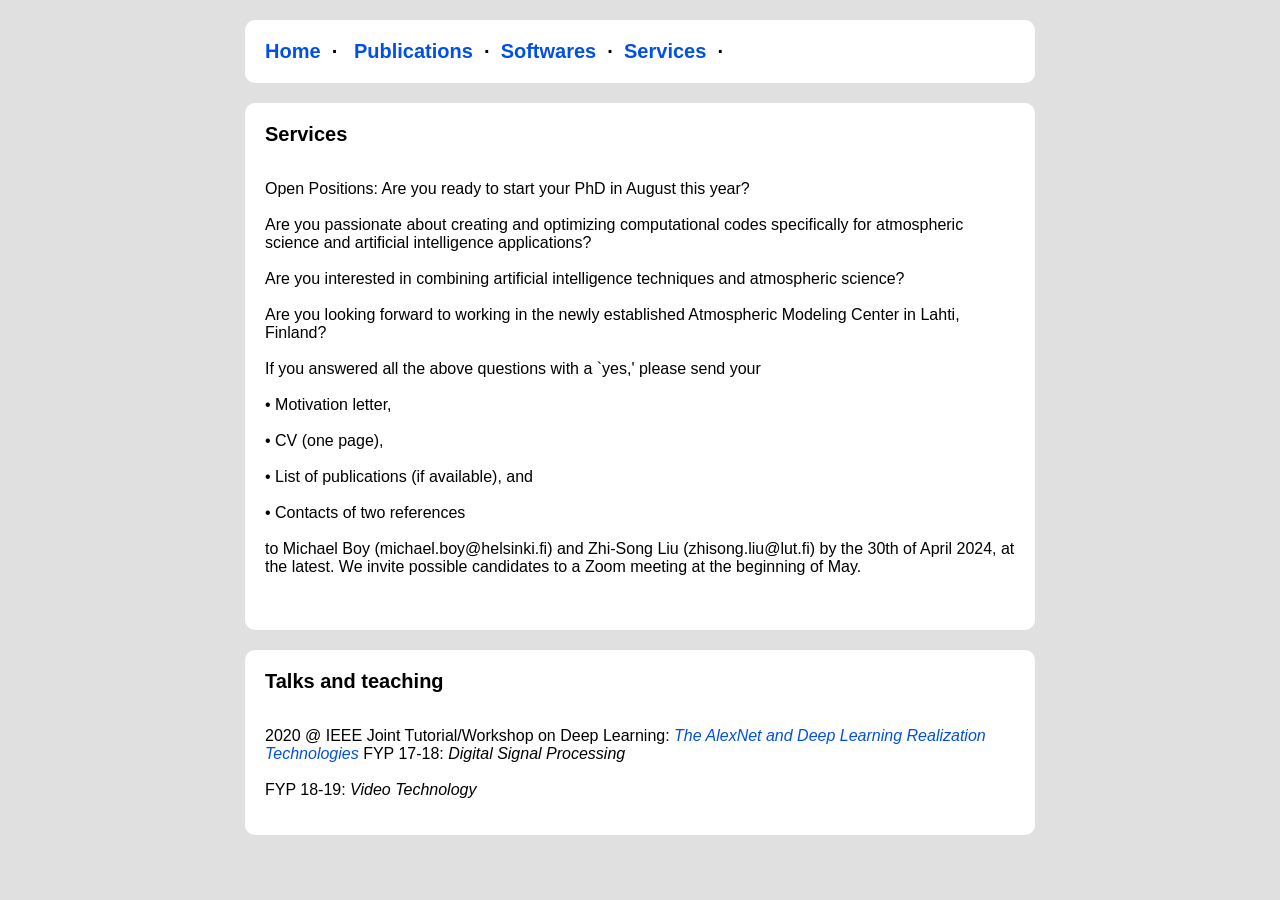
==== news.html @ d0ecea53 "Update news.html" ====
<!DOCTYPE html PUBLIC "-//W3C//DTD XHTML 1.1//EN" "http://www.w3.org/TR/xhtml11/DTD/xhtml11.dtd">
<html xmlns="http://www.w3.org/1999/xhtml" xml:lang="en"><head><meta http-equiv="Content-Type" content="text/html; charset=UTF-8">

<!-- Meta tags for search engines to crawl -->
<meta name="robots" content="index,follow">
<meta name="keywords" content="Zhi-Song Liu; 刘志松; Computer Vision; Deep Learning; Computer Graphics; Multimedia; The Polytechnic University of Hong Kong; PolyU; Inria LIX, Ecole Polytechnique">
<script src="assets/js/jquery.scrolly.min.js"></script>
<script src="assets/js/jquery.min.js"></script>
<link rel="author" href="https://liuziwei7.github.io/">

    <title>Zhi-Song Liu - News</title>
    <style>

@media screen and (max-device-width: 480px){
  body{
    -webkit-text-size-adjust: none;
  }
}
p { font-size : 16px; }
h1 { font-size : 34px; margin : 0; padding : 0; }
h2 { font-size : 20px; margin : 0; padding : 0; }
h3 { font-size : 18px; margin : 8; padding : 0; }
body { padding : 0; font-family : Arial; font-size : 16px; background-color : rgb(224, 224, 224); }
.title { width : 650px; margin : 20px auto; }
.container { width : 750px; margin : 20px auto; border-radius: 10px;  background-color : #fff; padding : 20px;  clear:both;}
.container_title { width : 750px; margin : 20px auto; border-radius: 10px;  padding : 20px;  clear:both;}
.iframe_video {float: left; margin-right: 30px}
#bio {
    padding-top : 20px;
}
#me { border : 0 solid black; margin-bottom : 50px; border-radius : 10px; }
#sidebar { margin-left : 25px; margin-right : 100px; border : 0 solid black; float : left; margin-bottom : 0;}
a { text-decoration : none; }
a:hover { text-decoration : underline; }
a, a:visited { color : #0050e7; }
.publogo { width: 100 px; margin-right : 20px; float : left; border : 0;}
.publication { clear : left; padding-bottom : 0px; }
.publication p { height : 100px; padding-top : 5px;}
.publication strong a { color : #0000A0; }
.publication .links { position : relative; top : 15px }
.publication .links a { margin-right : 20px; }
.codelogo { margin-right : 10px; float : left; border : 0;}
.code { clear : left; padding-bottom : 10px; vertical-align :middle;} 
.code .download a { display : block; margin : 0 15px; float : left;}
.code strong a { color : #000; }
.external a { margin : 0 10px; }
.external a.first { margin : 0 10px 0 0; }
    </style>
    <script async="" src="./homepage_files/analytics.js"></script>
</head>

<body>

    <div class="container">
        <h2>
            <a href="./index.html">Home</a>&nbsp;&nbsp;&middot;&nbsp;&nbsp;
            <a href="./publications.html">Publications</a>&nbsp;&nbsp;&middot;&nbsp;
            <a href="./softwares.html">Softwares</a>&nbsp;&nbsp;&middot;&nbsp;
            <a href="./services.html">Services</a>&nbsp;&nbsp;&middot;&nbsp;&nbsp;
        </h2>
    </div>

    <div class="container">
    	<h2>Services</h2>
    	<div>
    		<p>
    		<br>
            Open Positions: Are you ready to start your PhD in August this year?
                            <br>
                            <br>
                            Are you passionate about creating and optimizing computational codes specifically for atmospheric science and artificial intelligence applications?
                            <br>
                            <br>
                            Are you interested in combining artificial intelligence techniques and atmospheric science?
                            <br>
                            <br>
                            Are you looking forward to working in the newly established Atmospheric Modeling Center in Lahti, Finland?
                            <br>
                            <br>
                            If you answered all the above questions with a `yes,' please send your
                            <br>
                            <br>
                            •	Motivation letter,
                            <br>
                            <br>
                            •	CV (one page),
                            <br>
                            <br>
                            •	List of publications (if available), and
                            <br>
                            <br>
                            •	Contacts of two references
                            <br>
                            <br>
                            to Michael Boy (michael.boy@helsinki.fi) and Zhi-Song Liu (zhisong.liu@lut.fi) by the 30th of April 2024, at the latest. We invite possible candidates to a Zoom meeting at the beginning of May.

    		<br>
    		<br>
    		</p>
    	</div>
    </div>


    <div class="container">
    	<h2>Talks and teaching</h2>
    	<div>
    		<p>
            <br>
            2020 @ IEEE Joint Tutorial/Workshop on Deep Learning: <em><a href="https://cis.cihe.edu.hk/workshop.html">The AlexNet and Deep Learning Realization Technologies</a></em>
            FYP 17-18: <em>Digital Signal Processing</em>
            <br>
    		    <br>
            FYP 18-19: <em>Video Technology</em>
   			</p>
    	</div>
    </div>

</body></html>
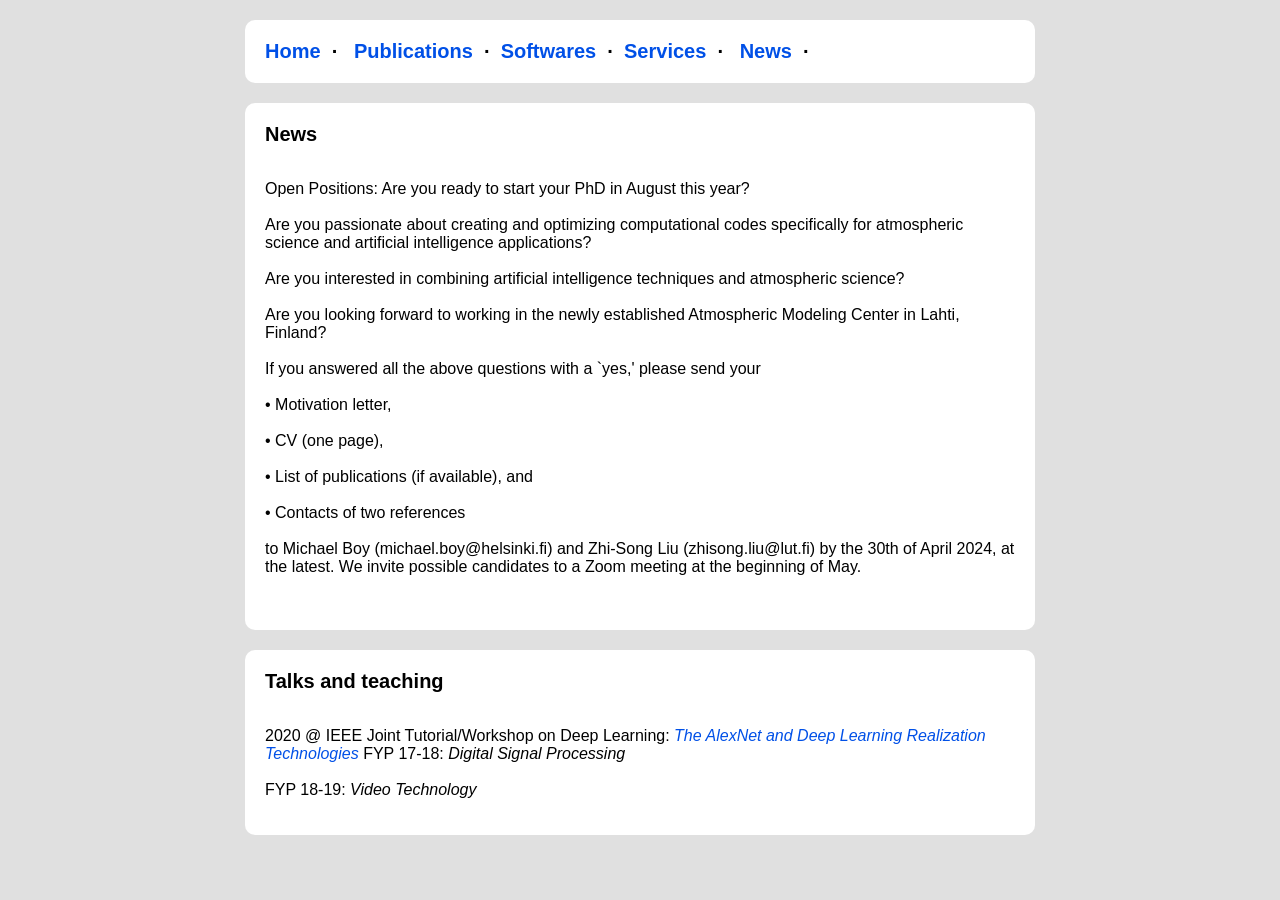
==== commit 3e1b1f80: "Update news.html" ====
--- a/news.html
+++ b/news.html
@@ -57,11 +57,12 @@
             <a href="./publications.html">Publications</a>&nbsp;&nbsp;&middot;&nbsp;
             <a href="./softwares.html">Softwares</a>&nbsp;&nbsp;&middot;&nbsp;
             <a href="./services.html">Services</a>&nbsp;&nbsp;&middot;&nbsp;&nbsp;
+            <a href="./news.html">News</a>&nbsp;&nbsp;&middot;&nbsp;&nbsp;
         </h2>
     </div>
 
     <div class="container">
-    	<h2>Services</h2>
+    	<h2>News</h2>
     	<div>
     		<p>
     		<br>
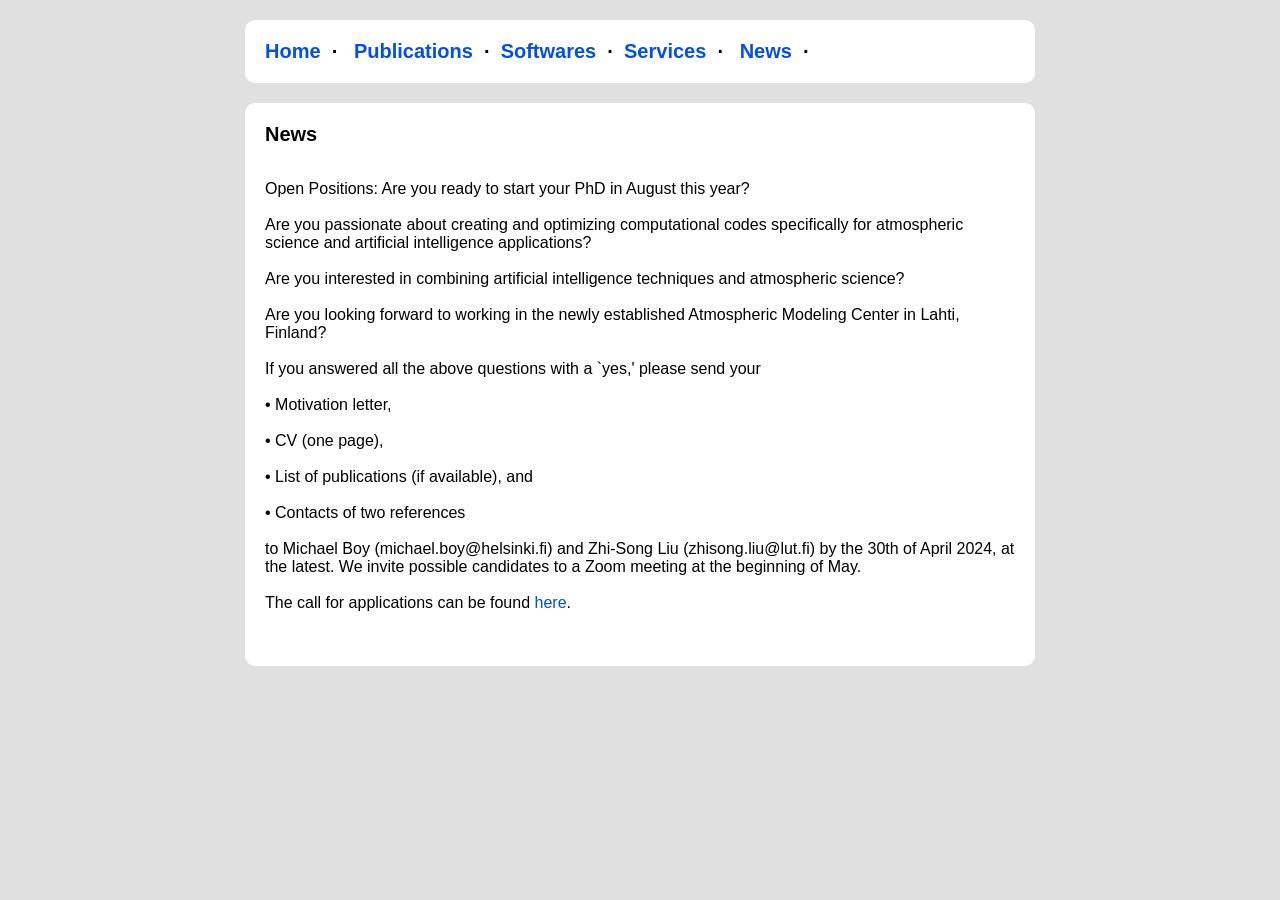
==== commit 716fcdcf: "Update news.html" ====
--- a/news.html
+++ b/news.html
@@ -94,6 +94,9 @@
                             <br>
                             <br>
                             to Michael Boy (michael.boy@helsinki.fi) and Zhi-Song Liu (zhisong.liu@lut.fi) by the 30th of April 2024, at the latest. We invite possible candidates to a Zoom meeting at the beginning of May.
+                            <br>
+                            <br>
+                            The call for applications can be found <a href="./homepage_files/PhD_AMC_Lahti_v2.pdf">here</a>.
 
     		<br>
     		<br>
@@ -102,18 +105,4 @@
     </div>
 
 
-    <div class="container">
-    	<h2>Talks and teaching</h2>
-    	<div>
-    		<p>
-            <br>
-            2020 @ IEEE Joint Tutorial/Workshop on Deep Learning: <em><a href="https://cis.cihe.edu.hk/workshop.html">The AlexNet and Deep Learning Realization Technologies</a></em>
-            FYP 17-18: <em>Digital Signal Processing</em>
-            <br>
-    		    <br>
-            FYP 18-19: <em>Video Technology</em>
-   			</p>
-    	</div>
-    </div>
-
 </body></html>
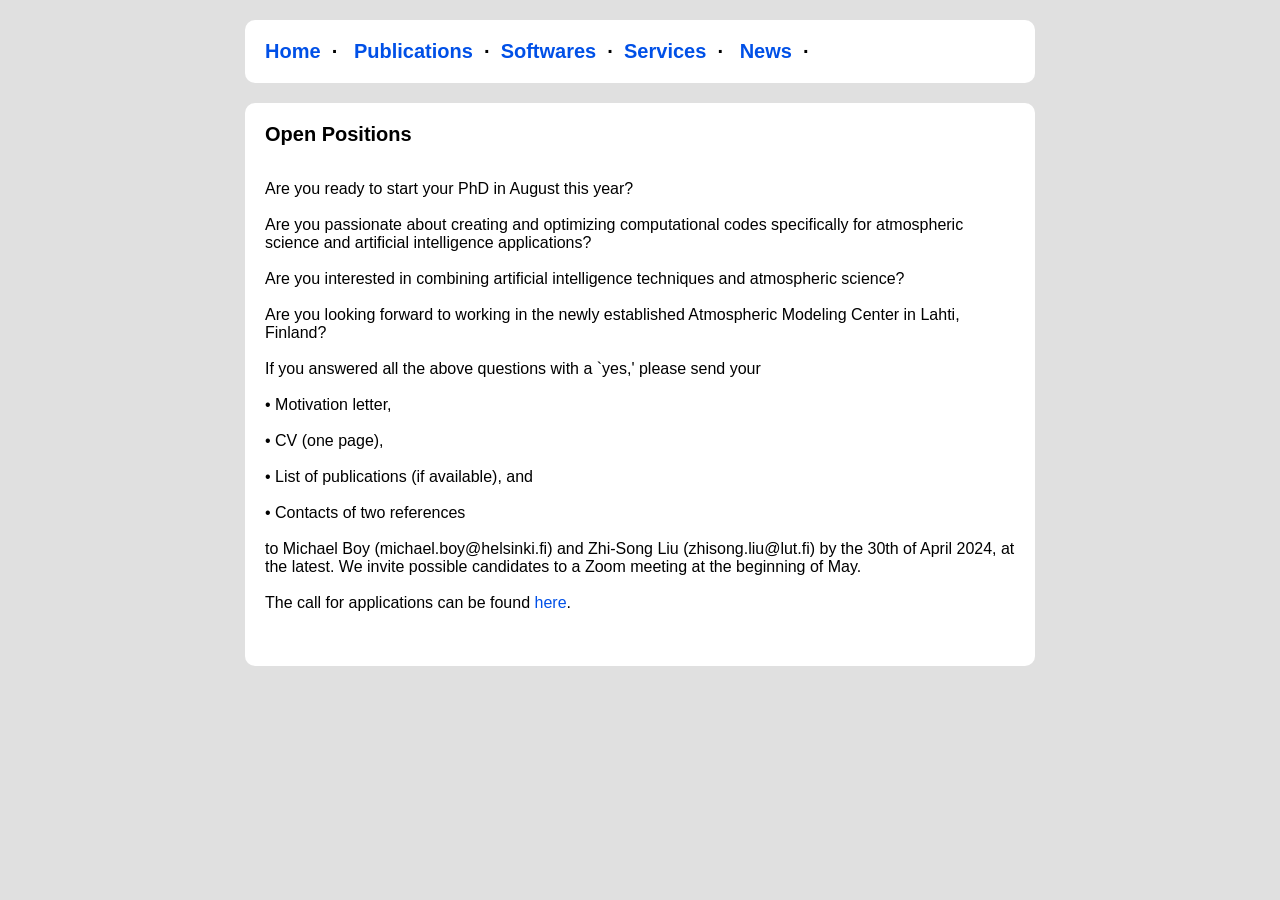
==== commit 2c4bbf71: "Update news.html" ====
--- a/news.html
+++ b/news.html
@@ -62,11 +62,11 @@
     </div>
 
     <div class="container">
-    	<h2>News</h2>
+    	<h2>Open Positions</h2>
     	<div>
     		<p>
     		<br>
-            Open Positions: Are you ready to start your PhD in August this year?
+                            Are you ready to start your PhD in August this year?
                             <br>
                             <br>
                             Are you passionate about creating and optimizing computational codes specifically for atmospheric science and artificial intelligence applications?
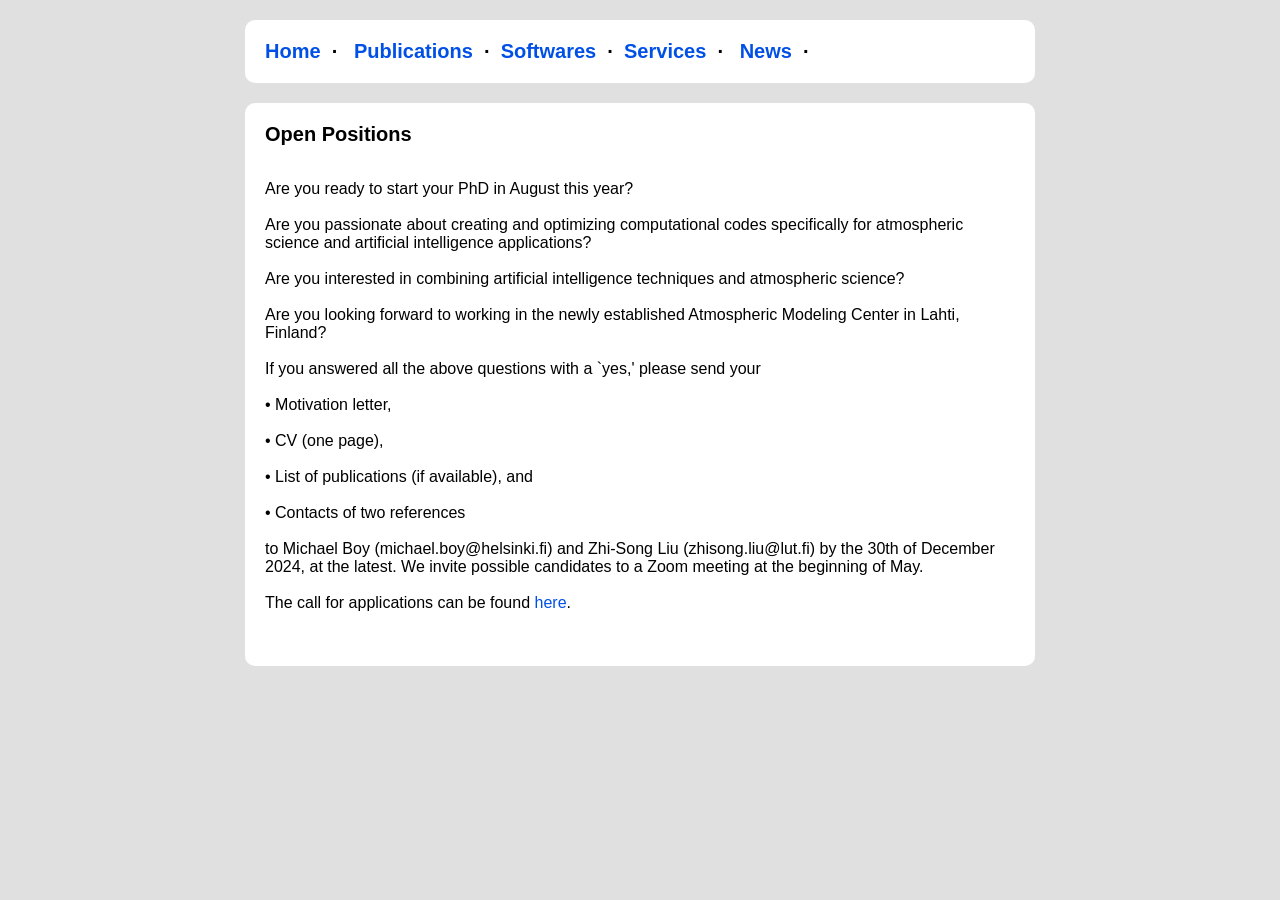
==== commit 9708d9bd: "Update news.html" ====
--- a/news.html
+++ b/news.html
@@ -93,7 +93,7 @@
                             •	Contacts of two references
                             <br>
                             <br>
-                            to Michael Boy (michael.boy@helsinki.fi) and Zhi-Song Liu (zhisong.liu@lut.fi) by the 30th of April 2024, at the latest. We invite possible candidates to a Zoom meeting at the beginning of May.
+                            to Michael Boy (michael.boy@helsinki.fi) and Zhi-Song Liu (zhisong.liu@lut.fi) by the 30th of December 2024, at the latest. We invite possible candidates to a Zoom meeting at the beginning of May.
                             <br>
                             <br>
                             The call for applications can be found <a href="./homepage_files/PhD_AMC_Lahti_v2.pdf">here</a>.
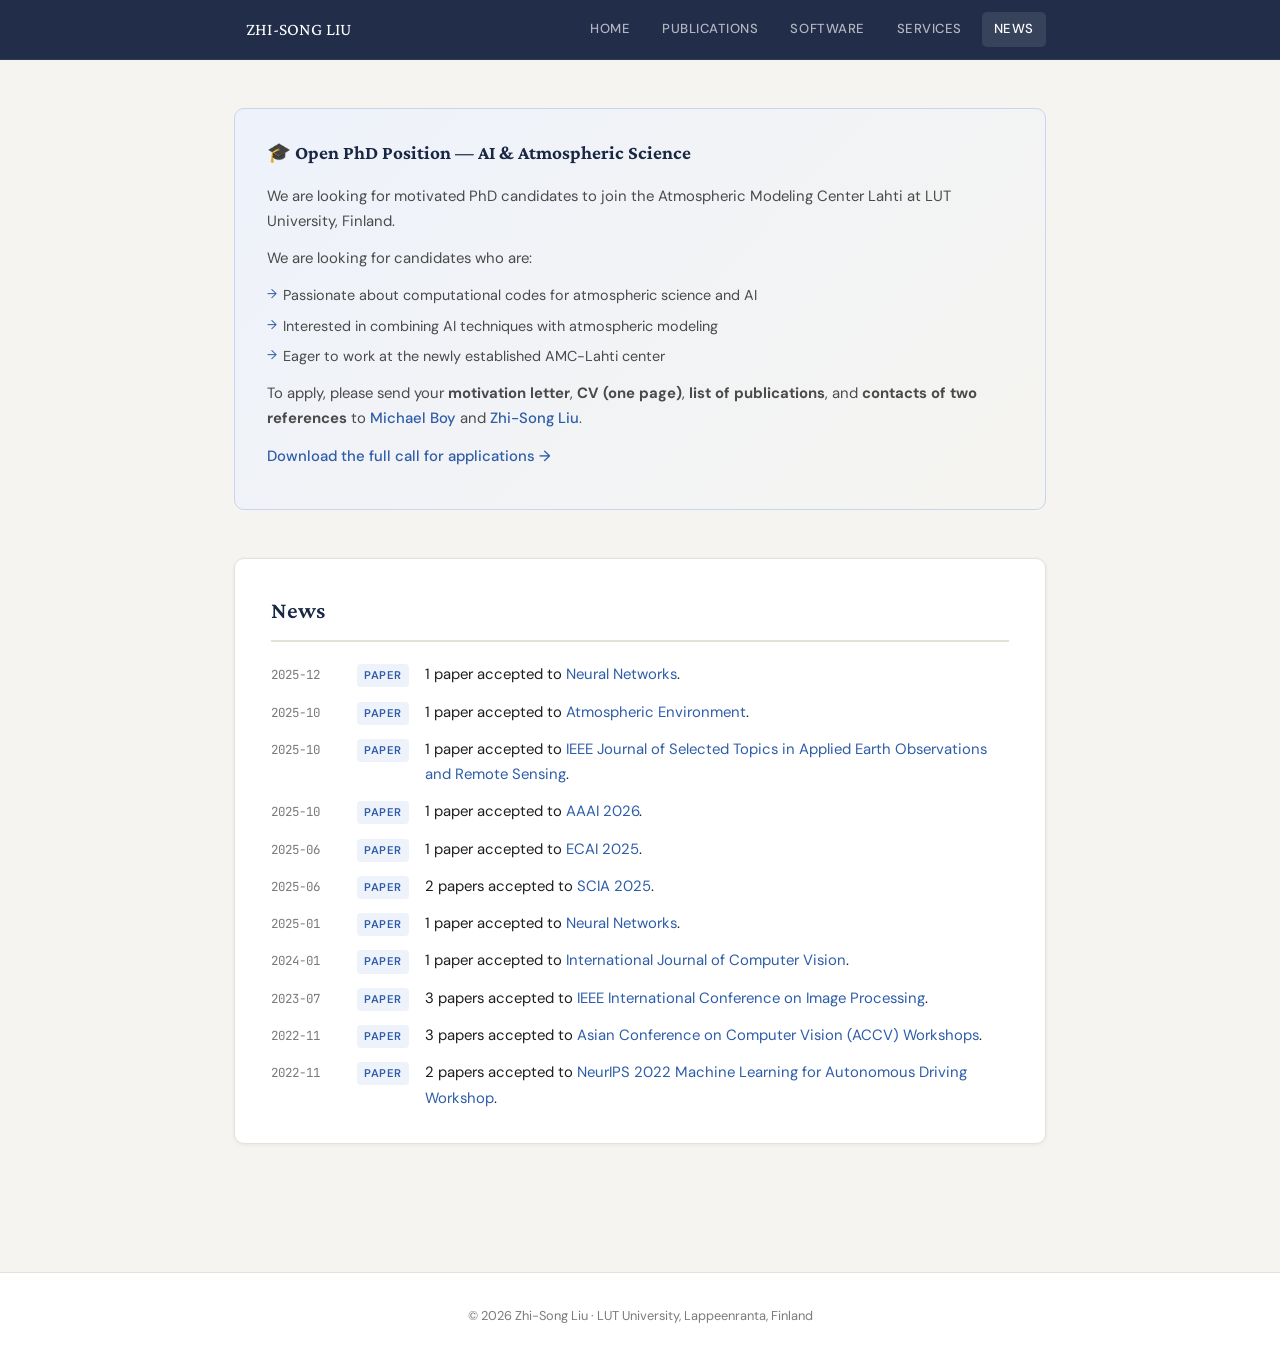
==== commit f0475fa9: "Add files via upload" ====
--- a/news.html
+++ b/news.html
@@ -1,108 +1,116 @@
-<!DOCTYPE html PUBLIC "-//W3C//DTD XHTML 1.1//EN" "http://www.w3.org/TR/xhtml11/DTD/xhtml11.dtd">
-<html xmlns="http://www.w3.org/1999/xhtml" xml:lang="en"><head><meta http-equiv="Content-Type" content="text/html; charset=UTF-8">
-
-<!-- Meta tags for search engines to crawl -->
-<meta name="robots" content="index,follow">
-<meta name="keywords" content="Zhi-Song Liu; 刘志松; Computer Vision; Deep Learning; Computer Graphics; Multimedia; The Polytechnic University of Hong Kong; PolyU; Inria LIX, Ecole Polytechnique">
-<script src="assets/js/jquery.scrolly.min.js"></script>
-<script src="assets/js/jquery.min.js"></script>
-<link rel="author" href="https://liuziwei7.github.io/">
-
-    <title>Zhi-Song Liu - News</title>
-    <style>
-
-@media screen and (max-device-width: 480px){
-  body{
-    -webkit-text-size-adjust: none;
-  }
-}
-p { font-size : 16px; }
-h1 { font-size : 34px; margin : 0; padding : 0; }
-h2 { font-size : 20px; margin : 0; padding : 0; }
-h3 { font-size : 18px; margin : 8; padding : 0; }
-body { padding : 0; font-family : Arial; font-size : 16px; background-color : rgb(224, 224, 224); }
-.title { width : 650px; margin : 20px auto; }
-.container { width : 750px; margin : 20px auto; border-radius: 10px;  background-color : #fff; padding : 20px;  clear:both;}
-.container_title { width : 750px; margin : 20px auto; border-radius: 10px;  padding : 20px;  clear:both;}
-.iframe_video {float: left; margin-right: 30px}
-#bio {
-    padding-top : 20px;
-}
-#me { border : 0 solid black; margin-bottom : 50px; border-radius : 10px; }
-#sidebar { margin-left : 25px; margin-right : 100px; border : 0 solid black; float : left; margin-bottom : 0;}
-a { text-decoration : none; }
-a:hover { text-decoration : underline; }
-a, a:visited { color : #0050e7; }
-.publogo { width: 100 px; margin-right : 20px; float : left; border : 0;}
-.publication { clear : left; padding-bottom : 0px; }
-.publication p { height : 100px; padding-top : 5px;}
-.publication strong a { color : #0000A0; }
-.publication .links { position : relative; top : 15px }
-.publication .links a { margin-right : 20px; }
-.codelogo { margin-right : 10px; float : left; border : 0;}
-.code { clear : left; padding-bottom : 10px; vertical-align :middle;} 
-.code .download a { display : block; margin : 0 15px; float : left;}
-.code strong a { color : #000; }
-.external a { margin : 0 10px; }
-.external a.first { margin : 0 10px 0 0; }
-    </style>
-    <script async="" src="./homepage_files/analytics.js"></script>
+<!DOCTYPE html>
+<html lang="en">
+<head>
+  <meta charset="UTF-8">
+  <meta name="viewport" content="width=device-width, initial-scale=1.0">
+  <meta name="description" content="News &amp; Open Positions — Zhi-Song Liu, LUT University">
+  <title>News — Zhi-Song Liu</title>
+  <link rel="stylesheet" href="style.css">
 </head>
-
 <body>
 
-    <div class="container">
-        <h2>
-            <a href="./index.html">Home</a>&nbsp;&nbsp;&middot;&nbsp;&nbsp;
-            <a href="./publications.html">Publications</a>&nbsp;&nbsp;&middot;&nbsp;
-            <a href="./softwares.html">Softwares</a>&nbsp;&nbsp;&middot;&nbsp;
-            <a href="./services.html">Services</a>&nbsp;&nbsp;&middot;&nbsp;&nbsp;
-            <a href="./news.html">News</a>&nbsp;&nbsp;&middot;&nbsp;&nbsp;
-        </h2>
+<nav>
+  <div class="nav-inner">
+    <a class="nav-brand" href="index.html">Zhi-Song Liu</a>
+    <a href="index.html">Home</a>
+    <a href="publications.html">Publications</a>
+    <a href="softwares.html">Software</a>
+    <a href="services.html">Services</a>
+    <a href="news.html" class="active">News</a>
+  </div>
+</nav>
+
+<main>
+
+  <!-- Open Positions -->
+  <section>
+    <div class="positions-box">
+      <h3>🎓 Open PhD Position — AI &amp; Atmospheric Science</h3>
+      <p>We are looking for motivated PhD candidates to join the Atmospheric Modeling Center Lahti at LUT University, Finland.</p>
+      <p>We are looking for candidates who are:</p>
+      <ul>
+        <li>Passionate about computational codes for atmospheric science and AI</li>
+        <li>Interested in combining AI techniques with atmospheric modeling</li>
+        <li>Eager to work at the newly established AMC-Lahti center</li>
+      </ul>
+      <p>To apply, please send your <strong>motivation letter</strong>, <strong>CV (one page)</strong>, <strong>list of publications</strong>, and <strong>contacts of two references</strong> to
+        <a href="mailto:michael.boy@helsinki.fi">Michael Boy</a> and <a href="mailto:zhisong.liu@lut.fi">Zhi-Song Liu</a>.
+      </p>
+      <p>
+        <a href="./homepage_files/PhD_AMC_Lahti_v2.pdf">Download the full call for applications →</a>
+      </p>
     </div>
+  </section>
 
-    <div class="container">
-    	<h2>Open Positions</h2>
-    	<div>
-    		<p>
-    		<br>
-                            Are you ready to start your PhD in August this year?
-                            <br>
-                            <br>
-                            Are you passionate about creating and optimizing computational codes specifically for atmospheric science and artificial intelligence applications?
-                            <br>
-                            <br>
-                            Are you interested in combining artificial intelligence techniques and atmospheric science?
-                            <br>
-                            <br>
-                            Are you looking forward to working in the newly established Atmospheric Modeling Center in Lahti, Finland?
-                            <br>
-                            <br>
-                            If you answered all the above questions with a `yes,' please send your
-                            <br>
-                            <br>
-                            •	Motivation letter,
-                            <br>
-                            <br>
-                            •	CV (one page),
-                            <br>
-                            <br>
-                            •	List of publications (if available), and
-                            <br>
-                            <br>
-                            •	Contacts of two references
-                            <br>
-                            <br>
-                            to Michael Boy (michael.boy@helsinki.fi) and Zhi-Song Liu (zhisong.liu@lut.fi) by the 30th of December 2024, at the latest. We invite possible candidates to a Zoom meeting at the beginning of May.
-                            <br>
-                            <br>
-                            The call for applications can be found <a href="./homepage_files/PhD_AMC_Lahti_v2.pdf">here</a>.
+  <!-- News -->
+  <section>
+    <div class="card">
+      <h2 class="section-title">News</h2>
+      <ul class="news-list">
+        <li class="news-item">
+          <span class="news-date">2025-12</span>
+          <span class="news-badge">Paper</span>
+          <span class="news-body">1 paper accepted to <a href="https://www.sciencedirect.com/science/article/pii/S0893608025013978" target="_blank" rel="noopener">Neural Networks</a>.</span>
+        </li>
+        <li class="news-item">
+          <span class="news-date">2025-10</span>
+          <span class="news-badge">Paper</span>
+          <span class="news-body">1 paper accepted to <a href="https://www.sciencedirect.com/science/article/pii/S1352231025005771" target="_blank" rel="noopener">Atmospheric Environment</a>.</span>
+        </li>
+        <li class="news-item">
+          <span class="news-date">2025-10</span>
+          <span class="news-badge">Paper</span>
+          <span class="news-body">1 paper accepted to <a href="https://ieeexplore.ieee.org/abstract/document/11202690" target="_blank" rel="noopener">IEEE Journal of Selected Topics in Applied Earth Observations and Remote Sensing</a>.</span>
+        </li>
+        <li class="news-item">
+          <span class="news-date">2025-10</span>
+          <span class="news-badge">Paper</span>
+          <span class="news-body">1 paper accepted to <a href="https://arxiv.org/abs/2501.15286" target="_blank" rel="noopener">AAAI 2026</a>.</span>
+        </li>
+        <li class="news-item">
+          <span class="news-date">2025-06</span>
+          <span class="news-badge">Paper</span>
+          <span class="news-body">1 paper accepted to <a href="https://arxiv.org/abs/2505.056256" target="_blank" rel="noopener">ECAI 2025</a>.</span>
+        </li>
+        <li class="news-item">
+          <span class="news-date">2025-06</span>
+          <span class="news-badge">Paper</span>
+          <span class="news-body">2 papers accepted to <a href="https://arxiv.org/abs/2502.11941" target="_blank" rel="noopener">SCIA 2025</a>.</span>
+        </li>
+        <li class="news-item">
+          <span class="news-date">2025-01</span>
+          <span class="news-badge">Paper</span>
+          <span class="news-body">1 paper accepted to <a href="https://arxiv.org/abs/2408.01829" target="_blank" rel="noopener">Neural Networks</a>.</span>
+        </li>
+        <li class="news-item">
+          <span class="news-date">2024-01</span>
+          <span class="news-badge">Paper</span>
+          <span class="news-body">1 paper accepted to <a href="https://arxiv.org/pdf/2401.04210.pdf" target="_blank" rel="noopener">International Journal of Computer Vision</a>.</span>
+        </li>
+        <li class="news-item">
+          <span class="news-date">2023-07</span>
+          <span class="news-badge">Paper</span>
+          <span class="news-body">3 papers accepted to <a href="https://2023.ieeeicip.org/" target="_blank" rel="noopener">IEEE International Conference on Image Processing</a>.</span>
+        </li>
+        <li class="news-item">
+          <span class="news-date">2022-11</span>
+          <span class="news-badge">Paper</span>
+          <span class="news-body">3 papers accepted to <a href="https://openaccess.thecvf.com/ACCV2022_workshops/MLCSA" target="_blank" rel="noopener">Asian Conference on Computer Vision (ACCV) Workshops</a>.</span>
+        </li>
+        <li class="news-item">
+          <span class="news-date">2022-11</span>
+          <span class="news-badge">Paper</span>
+          <span class="news-body">2 papers accepted to <a href="https://ml4ad.github.io/" target="_blank" rel="noopener">NeurIPS 2022 Machine Learning for Autonomous Driving Workshop</a>.</span>
+        </li>
+      </ul>
+    </div>
+  </section>
 
-    		<br>
-    		<br>
-    		</p>
-    	</div>
-    </div>
+</main>
 
+<footer>
+  © 2026 Zhi-Song Liu · LUT University, Lappeenranta, Finland
+</footer>
 
-</body></html>
+</body>
+</html>
--- a/style.css
+++ b/style.css
@@ -0,0 +1,401 @@
+/* ============================================================
+   Zhi-Song Liu — Academic Homepage
+   Nordic-Refined Aesthetic
+   ============================================================ */
+
+@import url('https://fonts.googleapis.com/css2?family=Crimson+Pro:ital,wght@0,300;0,400;0,600;1,300;1,400&family=DM+Sans:wght@300;400;500;600&family=JetBrains+Mono:wght@400&display=swap');
+
+:root {
+  --bg:          #f5f4f0;
+  --surface:     #ffffff;
+  --surface-alt: #f9f8f5;
+  --border:      #e4e1d8;
+  --navy:        #1a2744;
+  --navy-light:  #243560;
+  --accent:      #2e5da8;
+  --accent-warm: #c0622b;
+  --text:        #1e1e1e;
+  --text-mid:    #4a4a4a;
+  --text-light:  #7a7a7a;
+  --tag-bg:      #eef2fb;
+  --tag-color:   #2e5da8;
+  --shadow-sm:   0 1px 4px rgba(0,0,0,0.06);
+  --shadow-md:   0 4px 20px rgba(0,0,0,0.08);
+  --radius:      10px;
+  --font-serif:  'Crimson Pro', Georgia, serif;
+  --font-sans:   'DM Sans', system-ui, sans-serif;
+  --font-mono:   'JetBrains Mono', monospace;
+  --max-w:       860px;
+  --nav-h:       60px;
+}
+
+*, *::before, *::after { box-sizing: border-box; margin: 0; padding: 0; }
+
+html { scroll-behavior: smooth; }
+
+body {
+  font-family: var(--font-sans);
+  font-size: 16px;
+  line-height: 1.7;
+  color: var(--text);
+  background: var(--bg);
+  -webkit-font-smoothing: antialiased;
+}
+
+/* ── NAV ── */
+nav {
+  position: sticky;
+  top: 0;
+  z-index: 100;
+  height: var(--nav-h);
+  background: rgba(26,39,68,0.97);
+  backdrop-filter: blur(8px);
+  display: flex;
+  align-items: center;
+  justify-content: center;
+  border-bottom: 1px solid rgba(255,255,255,0.07);
+}
+nav .nav-inner {
+  width: 100%;
+  max-width: var(--max-w);
+  padding: 0 24px;
+  display: flex;
+  align-items: center;
+  gap: 8px;
+}
+nav .nav-brand {
+  font-family: var(--font-serif);
+  font-size: 1.1rem;
+  color: #fff;
+  font-weight: 400;
+  letter-spacing: 0.01em;
+  margin-right: auto;
+  text-decoration: none;
+}
+nav .nav-brand:hover { text-decoration: none; color: #fff; }
+nav a {
+  font-size: 0.82rem;
+  font-weight: 500;
+  letter-spacing: 0.04em;
+  text-transform: uppercase;
+  color: rgba(255,255,255,0.65);
+  text-decoration: none;
+  padding: 6px 12px;
+  border-radius: 5px;
+  transition: color 0.15s, background 0.15s;
+}
+nav a:hover, nav a.active {
+  color: #fff;
+  background: rgba(255,255,255,0.1);
+  text-decoration: none;
+}
+
+/* ── LAYOUT ── */
+main {
+  max-width: var(--max-w);
+  margin: 0 auto;
+  padding: 48px 24px 80px;
+}
+
+section { margin-bottom: 48px; }
+
+/* ── CARD ── */
+.card {
+  background: var(--surface);
+  border: 1px solid var(--border);
+  border-radius: var(--radius);
+  padding: 32px 36px;
+  box-shadow: var(--shadow-sm);
+}
+.card + .card { margin-top: 20px; }
+
+/* ── HERO (profile) ── */
+.hero {
+  display: grid;
+  grid-template-columns: 200px 1fr;
+  gap: 40px;
+  align-items: start;
+}
+.hero-photo {
+  width: 200px;
+  border-radius: var(--radius);
+  display: block;
+  border: 1px solid var(--border);
+  object-fit: cover;
+}
+.hero-name {
+  font-family: var(--font-serif);
+  font-size: 2.4rem;
+  font-weight: 600;
+  color: var(--navy);
+  line-height: 1.2;
+  margin-bottom: 4px;
+}
+.hero-name-zh {
+  font-family: var(--font-serif);
+  font-size: 1.15rem;
+  color: var(--text-mid);
+  font-weight: 300;
+  margin-left: 10px;
+}
+.hero-title {
+  font-size: 0.97rem;
+  color: var(--text-mid);
+  margin-top: 10px;
+  line-height: 1.6;
+}
+.hero-title strong { color: var(--navy); font-weight: 600; }
+.hero-title a { color: var(--accent); text-decoration: none; }
+.hero-title a:hover { text-decoration: underline; }
+.hero-email {
+  font-family: var(--font-mono);
+  font-size: 0.82rem;
+  color: var(--text-mid);
+  margin-top: 14px;
+}
+.social-links {
+  display: flex;
+  flex-wrap: wrap;
+  gap: 10px;
+  margin-top: 18px;
+}
+.social-btn {
+  display: inline-flex;
+  align-items: center;
+  gap: 6px;
+  padding: 6px 14px;
+  border: 1px solid var(--border);
+  border-radius: 20px;
+  font-size: 0.82rem;
+  font-weight: 500;
+  color: var(--navy);
+  text-decoration: none;
+  background: var(--surface-alt);
+  transition: background 0.15s, border-color 0.15s, color 0.15s;
+}
+.social-btn:hover {
+  background: var(--navy);
+  color: #fff;
+  border-color: var(--navy);
+  text-decoration: none;
+}
+.social-btn svg { width: 14px; height: 14px; flex-shrink: 0; }
+
+/* ── SECTION HEADER ── */
+.section-title {
+  font-family: var(--font-serif);
+  font-size: 1.45rem;
+  font-weight: 600;
+  color: var(--navy);
+  margin-bottom: 20px;
+  padding-bottom: 10px;
+  border-bottom: 2px solid var(--border);
+  display: flex;
+  align-items: baseline;
+  gap: 12px;
+}
+.section-title a {
+  font-size: 0.8rem;
+  font-family: var(--font-sans);
+  font-weight: 500;
+  color: var(--accent);
+  text-decoration: none;
+}
+.section-title a:hover { text-decoration: underline; }
+
+/* ── BIO TEXT ── */
+.bio-text {
+  font-family: var(--font-serif);
+  font-size: 1.06rem;
+  color: var(--text);
+  line-height: 1.8;
+}
+.bio-text + .bio-text { margin-top: 16px; }
+.bio-text a { color: var(--accent); text-decoration: none; }
+.bio-text a:hover { text-decoration: underline; }
+
+/* ── NEWS ── */
+.news-list { list-style: none; display: flex; flex-direction: column; gap: 12px; }
+.news-item { display: flex; gap: 16px; align-items: baseline; }
+.news-date {
+  font-family: var(--font-mono);
+  font-size: 0.78rem;
+  color: var(--text-light);
+  white-space: nowrap;
+  min-width: 70px;
+}
+.news-badge {
+  display: inline-block;
+  font-size: 0.7rem;
+  font-weight: 600;
+  text-transform: uppercase;
+  letter-spacing: 0.05em;
+  padding: 2px 7px;
+  border-radius: 4px;
+  background: var(--tag-bg);
+  color: var(--tag-color);
+  flex-shrink: 0;
+}
+.news-badge.warm { background: #fdf0e8; color: var(--accent-warm); }
+.news-body { font-size: 0.93rem; color: var(--text); }
+.news-body a { color: var(--accent); text-decoration: none; }
+.news-body a:hover { text-decoration: underline; }
+
+/* ── PUBLICATIONS ── */
+.pub-year-group { margin-bottom: 36px; }
+.pub-year {
+  font-family: var(--font-mono);
+  font-size: 0.82rem;
+  font-weight: 400;
+  color: var(--text-light);
+  letter-spacing: 0.08em;
+  text-transform: uppercase;
+  margin-bottom: 16px;
+  padding-bottom: 8px;
+  border-bottom: 1px solid var(--border);
+}
+.pub-entry {
+  display: grid;
+  grid-template-columns: 160px 1fr;
+  gap: 20px;
+  padding: 18px 0;
+  border-bottom: 1px solid var(--surface-alt);
+}
+.pub-entry:last-child { border-bottom: none; }
+.pub-thumb {
+  width: 160px;
+  height: 110px;
+  object-fit: cover;
+  border-radius: 6px;
+  border: 1px solid var(--border);
+  background: var(--surface-alt);
+  display: block;
+}
+.pub-thumb-placeholder {
+  width: 160px;
+  height: 110px;
+  border-radius: 6px;
+  border: 1px solid var(--border);
+  background: linear-gradient(135deg, #eef2fb, #f5f4f0);
+  display: flex;
+  align-items: center;
+  justify-content: center;
+  color: var(--text-light);
+  font-size: 0.75rem;
+  text-align: center;
+}
+.pub-info {}
+.pub-title {
+  font-family: var(--font-serif);
+  font-size: 1.05rem;
+  font-weight: 600;
+  color: var(--navy);
+  line-height: 1.4;
+  margin-bottom: 5px;
+}
+.pub-title a { color: var(--navy); text-decoration: none; }
+.pub-title a:hover { color: var(--accent); text-decoration: underline; }
+.pub-award {
+  display: inline-block;
+  font-size: 0.75rem;
+  font-weight: 600;
+  color: var(--accent-warm);
+  background: #fdf0e8;
+  padding: 2px 8px;
+  border-radius: 4px;
+  margin-bottom: 6px;
+}
+.pub-authors { font-size: 0.88rem; color: var(--text-mid); margin-bottom: 4px; }
+.pub-authors strong { color: var(--navy); font-weight: 600; }
+.pub-venue { font-size: 0.85rem; color: var(--text-light); font-style: italic; margin-bottom: 10px; }
+.pub-links { display: flex; flex-wrap: wrap; gap: 8px; }
+.pub-link {
+  font-size: 0.78rem;
+  font-weight: 500;
+  padding: 3px 10px;
+  border: 1px solid var(--border);
+  border-radius: 4px;
+  color: var(--accent);
+  text-decoration: none;
+  background: var(--tag-bg);
+  transition: background 0.15s, color 0.15s;
+}
+.pub-link:hover { background: var(--accent); color: #fff; text-decoration: none; border-color: var(--accent); }
+
+/* ── SERVICES ── */
+.services-grid { display: grid; gap: 24px; }
+.service-block { }
+.service-label {
+  font-size: 0.78rem;
+  font-weight: 600;
+  text-transform: uppercase;
+  letter-spacing: 0.06em;
+  color: var(--text-light);
+  margin-bottom: 8px;
+}
+.tag-cloud { display: flex; flex-wrap: wrap; gap: 8px; }
+.tag {
+  font-size: 0.83rem;
+  padding: 4px 12px;
+  border-radius: 20px;
+  border: 1px solid var(--border);
+  color: var(--navy);
+  background: var(--surface-alt);
+}
+
+/* ── OPEN POSITIONS ── */
+.positions-box {
+  background: linear-gradient(135deg, #eef2fb 0%, #f5f4f0 100%);
+  border: 1px solid #c8d5ef;
+  border-radius: var(--radius);
+  padding: 28px 32px;
+}
+.positions-box h3 {
+  font-family: var(--font-serif);
+  font-size: 1.2rem;
+  color: var(--navy);
+  margin-bottom: 14px;
+}
+.positions-box p { font-size: 0.93rem; color: var(--text-mid); margin-bottom: 12px; }
+.positions-box ul {
+  list-style: none;
+  display: flex;
+  flex-direction: column;
+  gap: 6px;
+  margin: 12px 0;
+}
+.positions-box ul li {
+  font-size: 0.9rem;
+  color: var(--text-mid);
+  padding-left: 16px;
+  position: relative;
+}
+.positions-box ul li::before {
+  content: '→';
+  position: absolute;
+  left: 0;
+  color: var(--accent);
+  font-size: 0.8rem;
+}
+.positions-box a { color: var(--accent); text-decoration: none; font-weight: 500; }
+.positions-box a:hover { text-decoration: underline; }
+
+/* ── FOOTER ── */
+footer {
+  text-align: center;
+  padding: 32px 24px;
+  border-top: 1px solid var(--border);
+  font-size: 0.8rem;
+  color: var(--text-light);
+  background: var(--surface);
+}
+
+/* ── RESPONSIVE ── */
+@media (max-width: 640px) {
+  .hero { grid-template-columns: 1fr; }
+  .hero-photo { width: 140px; }
+  .pub-entry { grid-template-columns: 1fr; }
+  .pub-thumb { width: 100%; height: auto; }
+  nav .nav-brand { display: none; }
+  nav a { padding: 6px 8px; font-size: 0.75rem; }
+}
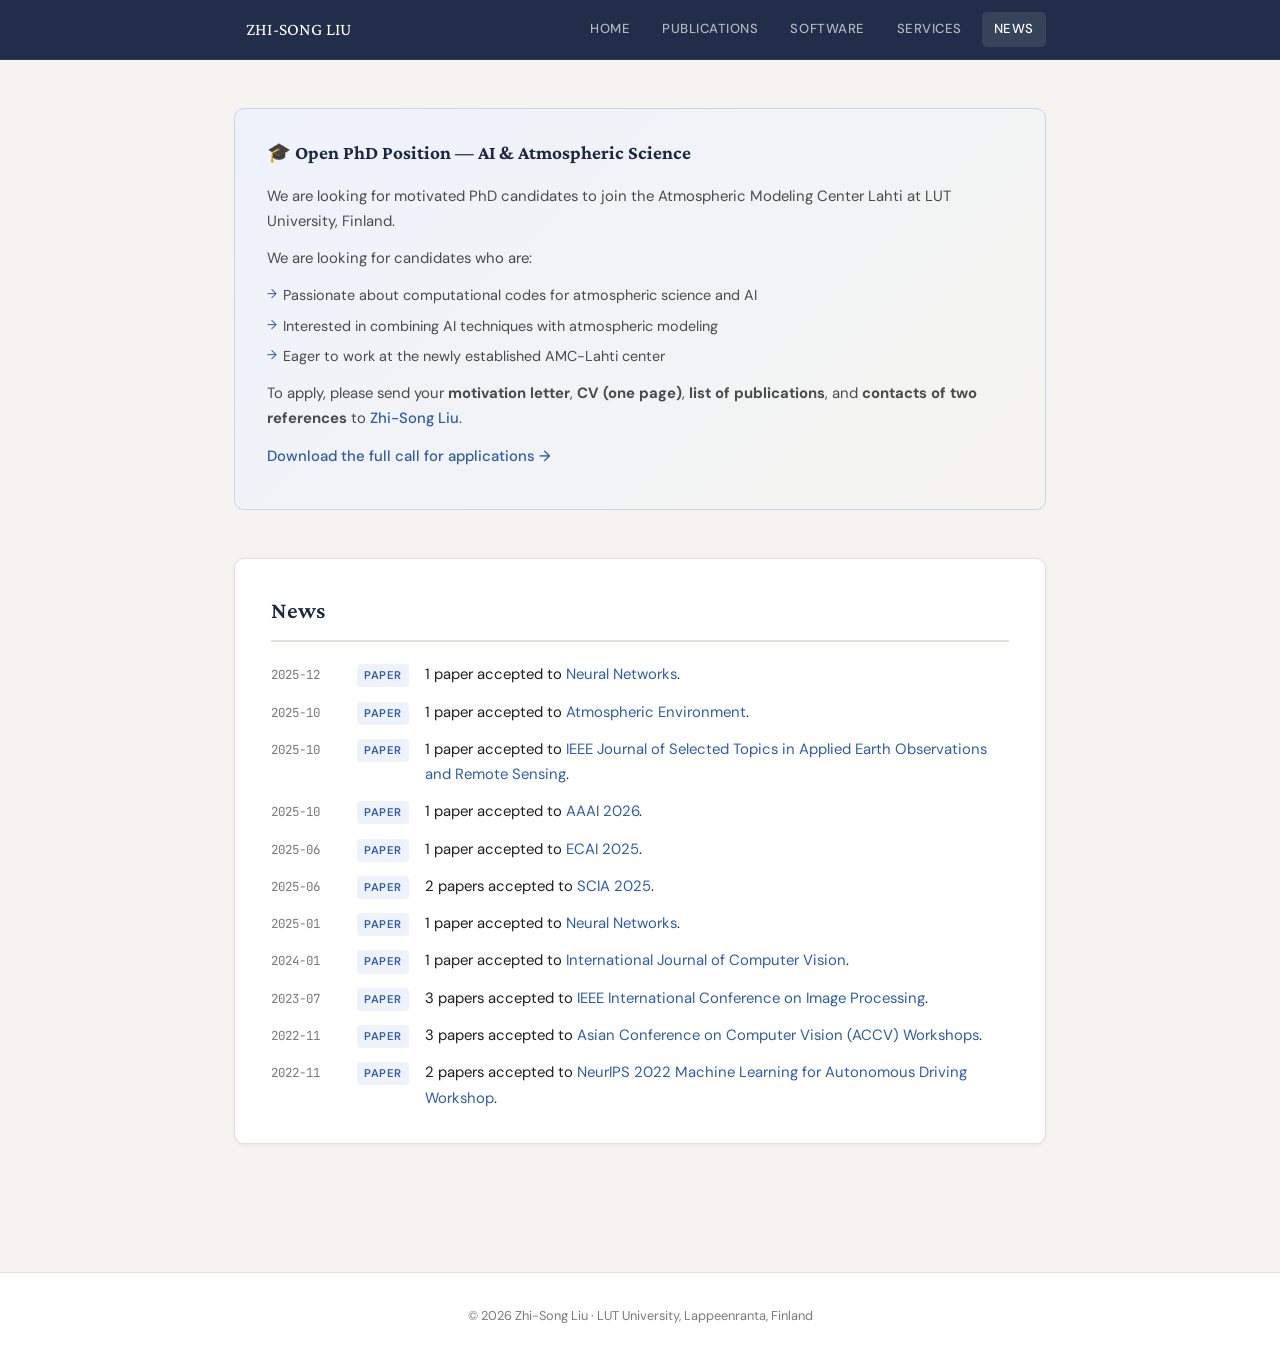
==== commit 1f54cb25: "Update news.html" ====
--- a/news.html
+++ b/news.html
@@ -34,7 +34,7 @@
         <li>Eager to work at the newly established AMC-Lahti center</li>
       </ul>
       <p>To apply, please send your <strong>motivation letter</strong>, <strong>CV (one page)</strong>, <strong>list of publications</strong>, and <strong>contacts of two references</strong> to
-        <a href="mailto:michael.boy@helsinki.fi">Michael Boy</a> and <a href="mailto:zhisong.liu@lut.fi">Zhi-Song Liu</a>.
+        <a href="mailto:zhisong.liu@lut.fi">Zhi-Song Liu</a>.
       </p>
       <p>
         <a href="./homepage_files/PhD_AMC_Lahti_v2.pdf">Download the full call for applications →</a>
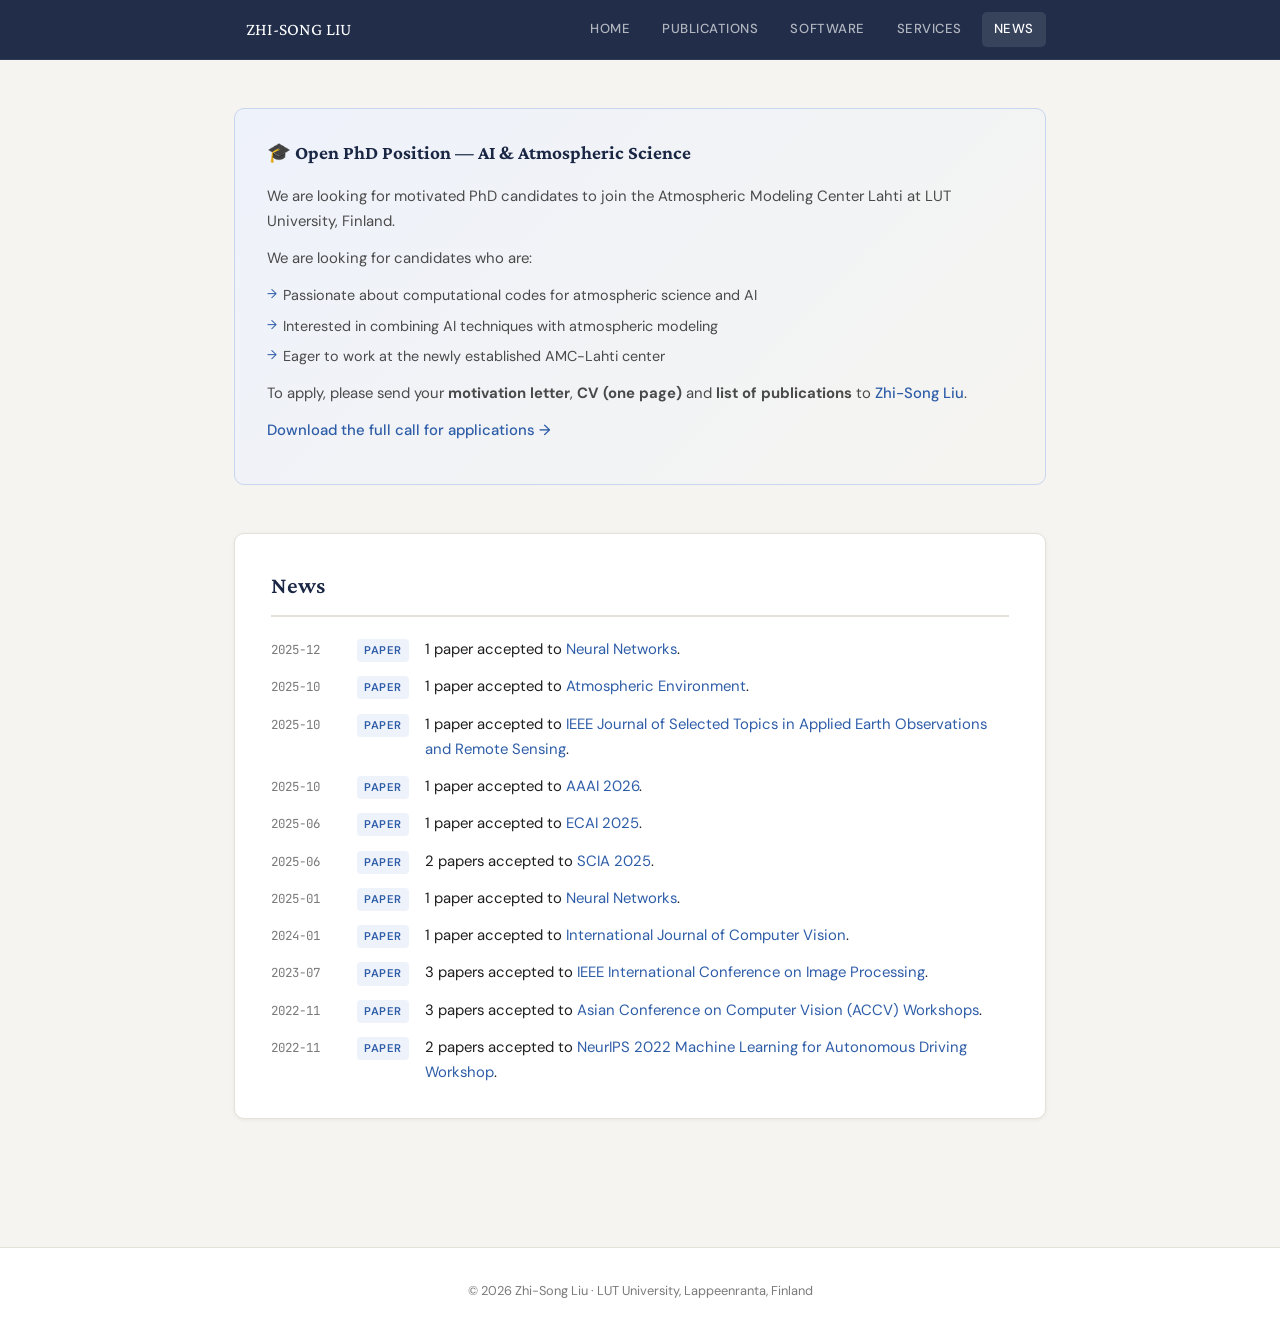
==== commit 96c88a5f: "Update news.html" ====
--- a/news.html
+++ b/news.html
@@ -33,7 +33,7 @@
         <li>Interested in combining AI techniques with atmospheric modeling</li>
         <li>Eager to work at the newly established AMC-Lahti center</li>
       </ul>
-      <p>To apply, please send your <strong>motivation letter</strong>, <strong>CV (one page)</strong>, <strong>list of publications</strong>, and <strong>contacts of two references</strong> to
+      <p>To apply, please send your <strong>motivation letter</strong>, <strong>CV (one page)</strong> and <strong>list of publications</strong> to
         <a href="mailto:zhisong.liu@lut.fi">Zhi-Song Liu</a>.
       </p>
       <p>
